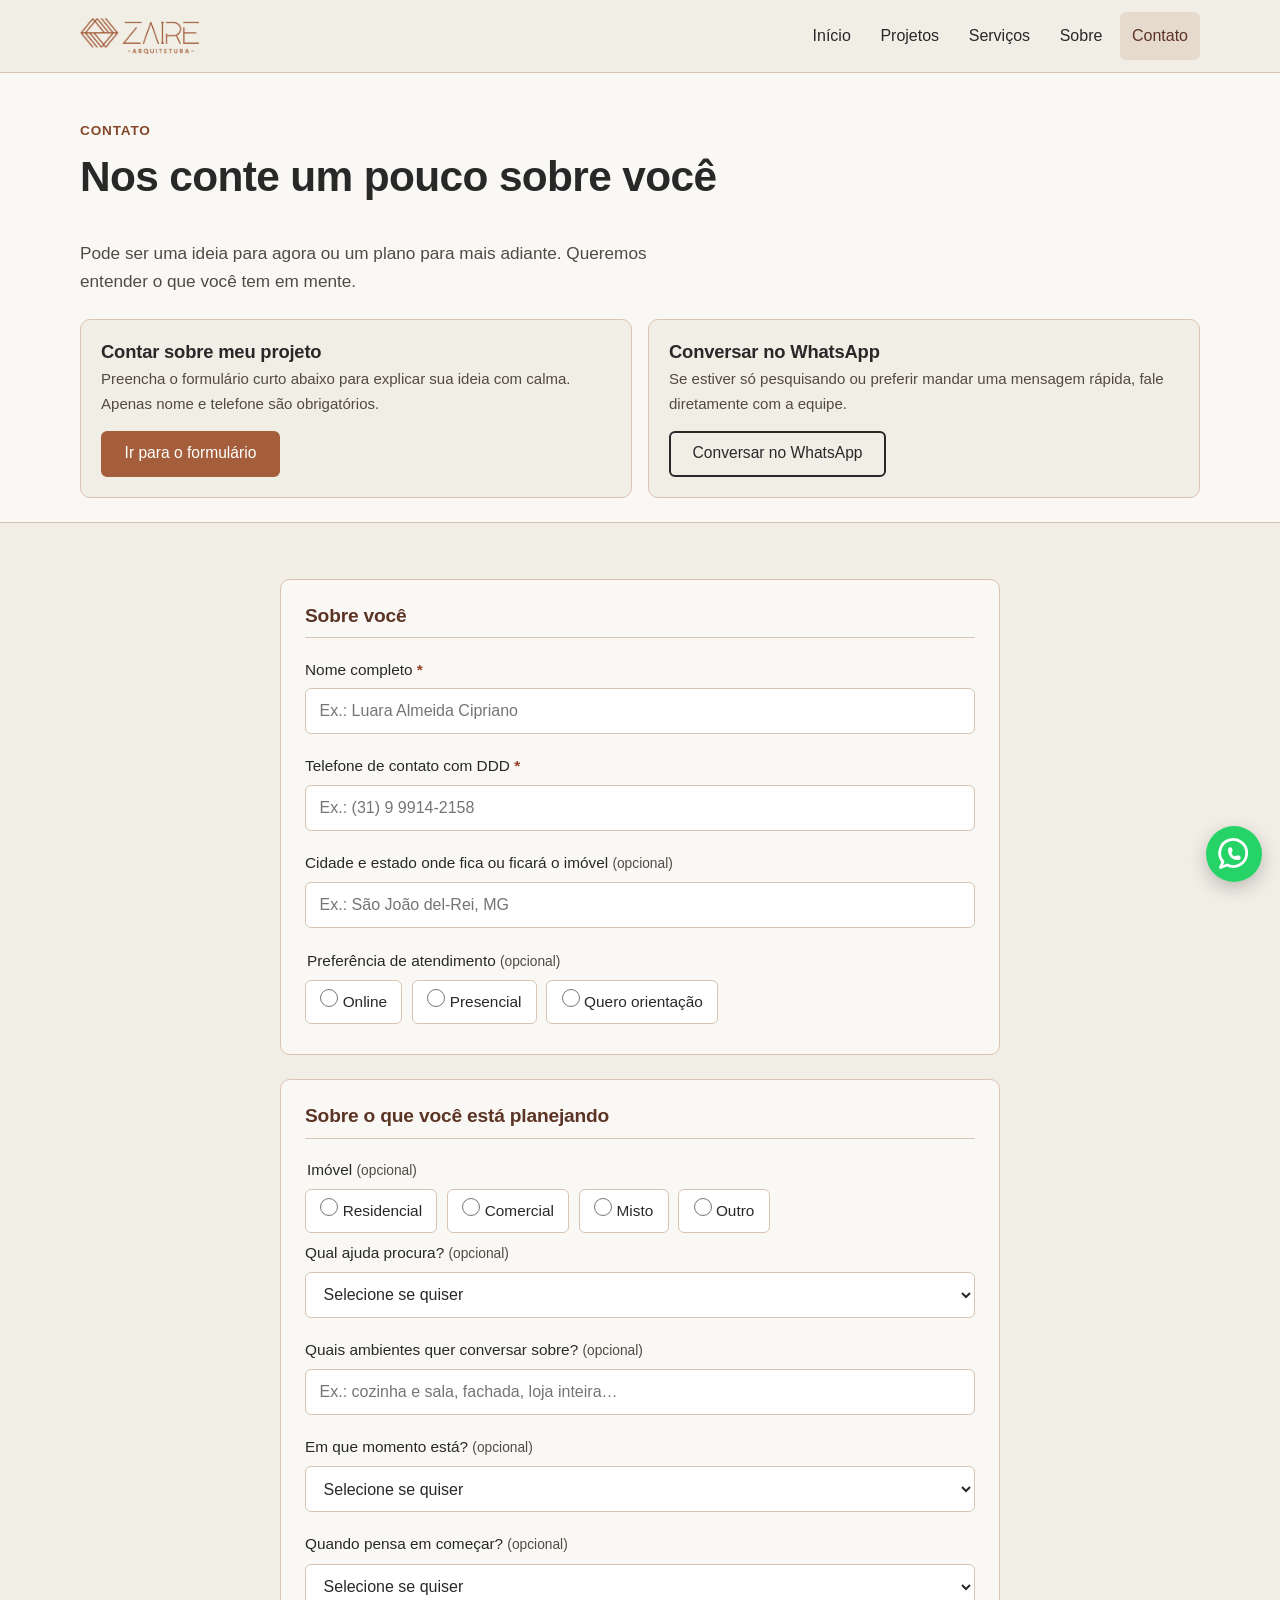
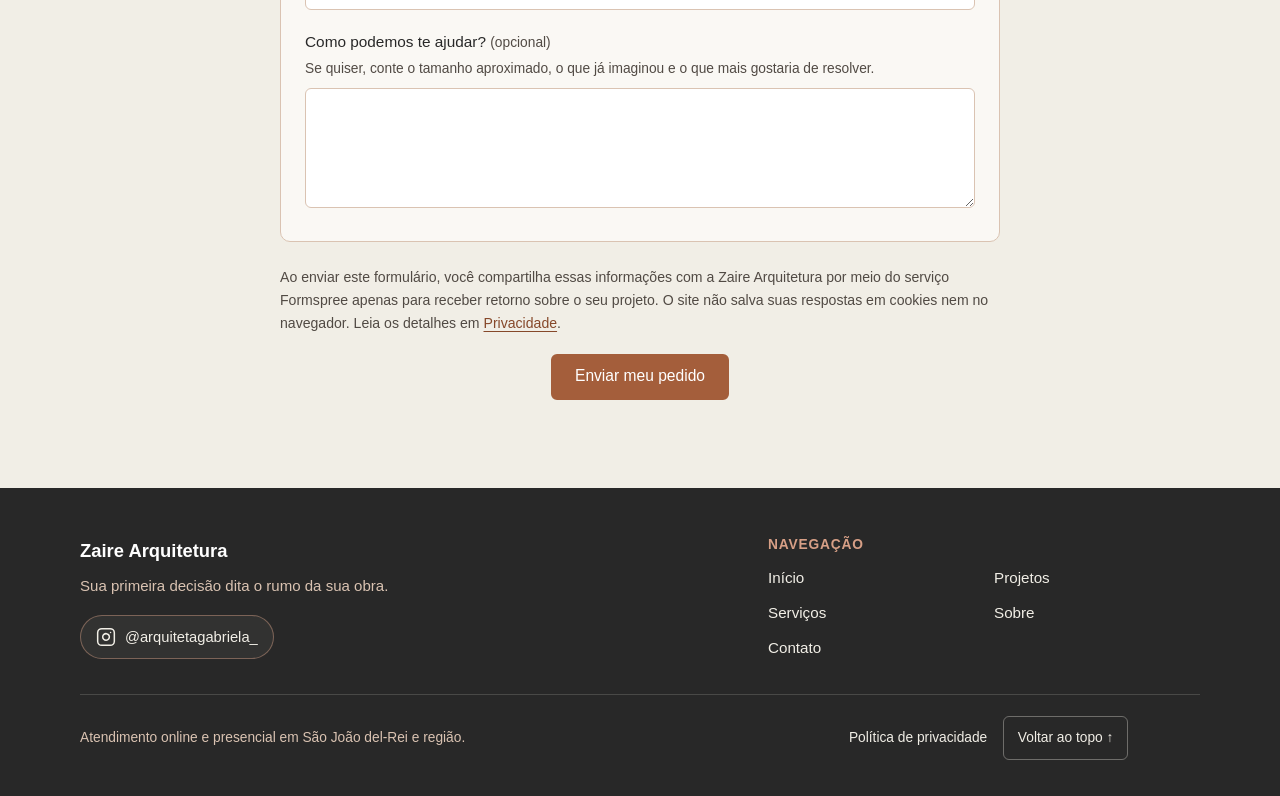
==== contato.html @ a19898b3 "first commit" ====
<!DOCTYPE html>
<html lang="pt-BR" class="no-js">
<head>
  <meta charset="utf-8">
  <meta name="viewport" content="width=device-width, initial-scale=1">
  <title>Contato · Zaire Arquitetura</title>
  <meta name="description" content="Conte sobre o seu projeto para a Zaire Arquitetura pelo formulário ou converse diretamente no WhatsApp. Atendimento online e presencial em São João del-Rei e região.">
  <link rel="stylesheet" href="assets/css/styles.css">
</head>
<body id="topo">
  <a class="skip-link" href="#conteudo">Pular para o conteúdo</a>

  <header class="site-header">
    <div class="container header-inner">
      <a class="brand-link" href="index.html" data-brand-logo>Zaire Arquitetura</a>

      <button
        type="button"
        class="menu-toggle"
        data-menu-toggle
        aria-expanded="false"
        aria-controls="menu-principal"
        aria-label="Abrir menu de navegação"
      >
        Menu
      </button>

      <nav id="menu-principal" class="site-nav" data-site-nav aria-label="Navegação principal">
        <ul class="nav-list">
          <li><a class="nav-link" href="index.html">Início</a></li>
          <li><a class="nav-link" href="projetos.html">Projetos</a></li>
          <li><a class="nav-link" href="index.html#servicos">Serviços</a></li>
          <li><a class="nav-link" href="index.html#sobre">Sobre</a></li>
          <li><a class="nav-link" href="contato.html" aria-current="page">Contato</a></li>
        </ul>
      </nav>
    </div>
  </header>

  <main id="conteudo">
    <section class="page-hero">
      <div class="container">
        <span class="eyebrow">Contato</span>
        <h1>Nos conte um pouco sobre você</h1>
        <p class="lead">Pode ser uma ideia para agora ou um plano para mais adiante. Queremos entender o que você tem em mente.</p>

        <div class="contact-options">
          <div class="contact-option-card">
            <div>
              <h2>Contar sobre meu projeto</h2>
              <p>Preencha o formulário curto abaixo para explicar sua ideia com calma. Apenas nome e telefone são obrigatórios.</p>
            </div>
            <div>
              <a class="btn btn-primary" href="#formulario-contato">Ir para o formulário</a>
            </div>
          </div>

          <div class="contact-option-card">
            <div>
              <h2>Conversar no WhatsApp</h2>
              <p>Se estiver só pesquisando ou preferir mandar uma mensagem rápida, fale diretamente com a equipe.</p>
            </div>
            <div>
              <a
                class="btn btn-secondary"
                href="https://wa.me/5532998498788?text=Ol%C3%A1%21%20Vim%20pelo%20site%20da%20Zaire%20Arquitetura%20e%20gostaria%20de%20conversar%20sobre%20um%20projeto."
                data-whatsapp-link="padrao"
                target="_blank"
                rel="noopener noreferrer"
              >Conversar no WhatsApp</a>
            </div>
          </div>
        </div>
      </div>
    </section>

    <section id="formulario-contato" class="section">
      <div class="container contact-form-wrap">
        <!--
          CONFIGURAÇÃO DO FORMSPREE:
          Substitua apenas o endereço no atributo action abaixo pelo endpoint
          público criado na sua conta do Formspree.
        -->
        <form
          id="contact-form"
          method="POST"
          action="https://formspree.io/f/maeodoqd"
          novalidate
        >
          <div class="form-block">
            <h2 class="form-block-title">Sobre você</h2>

            <div class="field">
              <label for="nome">
                Nome completo <span class="field-required" aria-hidden="true">*</span>
                <span class="sr-only">(obrigatório)</span>
              </label>
              <input
                type="text"
                id="nome"
                name="nome"
                autocomplete="name"
                required
                aria-describedby="nome-erro"
                placeholder="Ex.: Luara Almeida Cipriano"
              >
              <p id="nome-erro" class="field-error" role="alert" hidden></p>
            </div>

            <div class="field">
              <label for="telefone">
                Telefone de contato com DDD <span class="field-required" aria-hidden="true">*</span>
                <span class="sr-only">(obrigatório)</span>
              </label>
              <input
                type="tel"
                id="telefone"
                name="telefone"
                autocomplete="tel"
                inputmode="tel"
                required
                aria-describedby="telefone-erro"
                placeholder="Ex.: (31) 9 9914-2158"
              >
              <p id="telefone-erro" class="field-error" role="alert" hidden></p>
            </div>

            <div class="field">
              <label for="cidade">
                Cidade e estado onde fica ou ficará o imóvel <span class="field-optional">(opcional)</span>
              </label>
              <input
                type="text"
                id="cidade"
                name="cidade_estado"
                placeholder="Ex.: São João del-Rei, MG"
              >
            </div>

            <fieldset class="field radio-group">
              <legend>Preferência de atendimento <span class="field-optional">(opcional)</span></legend>
              <div class="radio-options">
                <label class="radio-pill">
                  <input type="radio" name="preferencia_atendimento" value="Online">
                  <span>Online</span>
                </label>
                <label class="radio-pill">
                  <input type="radio" name="preferencia_atendimento" value="Presencial">
                  <span>Presencial</span>
                </label>
                <label class="radio-pill">
                  <input type="radio" name="preferencia_atendimento" value="Quero orientação">
                  <span>Quero orientação</span>
                </label>
              </div>
            </fieldset>
          </div>

          <div class="form-block">
            <h2 class="form-block-title">Sobre o que você está planejando</h2>

            <fieldset class="field radio-group">
              <legend>Imóvel <span class="field-optional">(opcional)</span></legend>
              <div class="radio-options">
                <label class="radio-pill">
                  <input type="radio" name="tipo_imovel" value="Residencial">
                  <span>Residencial</span>
                </label>
                <label class="radio-pill">
                  <input type="radio" name="tipo_imovel" value="Comercial">
                  <span>Comercial</span>
                </label>
                <label class="radio-pill">
                  <input type="radio" name="tipo_imovel" value="Misto">
                  <span>Misto</span>
                </label>
                <label class="radio-pill">
                  <input type="radio" name="tipo_imovel" value="Outro">
                  <span>Outro</span>
                </label>
              </div>
            </fieldset>

            <div class="field">
              <label for="servico">
                Qual ajuda procura? <span class="field-optional">(opcional)</span>
              </label>
              <select id="servico" name="ajuda_procurada">
                <option value="">Selecione se quiser</option>
                <option value="Obra nova">Obra nova</option>
                <option value="Reforma">Reforma</option>
                <option value="Interiores">Interiores</option>
                <option value="Consultoria">Consultoria</option>
                <option value="Combinação de serviços">Combinação de serviços</option>
                <option value="Outro">Outro</option>
                <option value="Ainda não sei">Ainda não sei</option>
              </select>
            </div>

            <fieldset id="financiamento-field" class="field radio-group" hidden>
              <legend>Você pensa em financiar a obra? <span class="field-optional">(opcional)</span></legend>
              <div class="radio-options">
                <label class="radio-pill">
                  <input type="radio" name="financiamento_obra" value="Sim">
                  <span>Sim</span>
                </label>
                <label class="radio-pill">
                  <input type="radio" name="financiamento_obra" value="Não">
                  <span>Não</span>
                </label>
                <label class="radio-pill">
                  <input type="radio" name="financiamento_obra" value="Ainda estou avaliando">
                  <span>Ainda estou avaliando</span>
                </label>
              </div>
            </fieldset>

            <div class="field">
              <label for="ambientes">
                Quais ambientes quer conversar sobre? <span class="field-optional">(opcional)</span>
              </label>
              <input
                type="text"
                id="ambientes"
                name="ambientes"
                placeholder="Ex.: cozinha e sala, fachada, loja inteira…"
              >
            </div>

            <div class="field">
              <label for="momento">
                Em que momento está? <span class="field-optional">(opcional)</span>
              </label>
              <select id="momento" name="momento_projeto">
                <option value="">Selecione se quiser</option>
                <option value="Conhecendo possibilidades">Conhecendo possibilidades</option>
                <option value="Escolhendo terreno ou imóvel">Escolhendo terreno ou imóvel</option>
                <option value="Planejando antes da obra">Planejando antes da obra</option>
                <option value="Com a obra em andamento">Com a obra em andamento</option>
              </select>
            </div>

            <div class="field">
              <label for="prazo">
                Quando pensa em começar? <span class="field-optional">(opcional)</span>
              </label>
              <select id="prazo" name="quando_comecar">
                <option value="">Selecione se quiser</option>
                <option value="Assim que possível">Assim que possível</option>
                <option value="Em até 6 meses">Em até 6 meses</option>
                <option value="Entre 6 e 12 meses">Entre 6 e 12 meses</option>
                <option value="Daqui a mais de um ano">Daqui a mais de um ano</option>
                <option value="Sem data definida">Sem data definida</option>
              </select>
            </div>

            <div class="field">
              <label for="mensagem">
                Como podemos te ajudar? <span class="field-optional">(opcional)</span>
              </label>
              <span class="field-hint">Se quiser, conte o tamanho aproximado, o que já imaginou e o que mais gostaria de resolver.</span>
              <textarea id="mensagem" name="mensagem" rows="5"></textarea>
            </div>
          </div>

          <p class="form-privacy-note">
            Ao enviar este formulário, você compartilha essas informações com a Zaire Arquitetura por meio do serviço Formspree apenas para receber retorno sobre o seu projeto. O site não salva suas respostas em cookies nem no navegador. Leia os detalhes em <a href="privacidade.html">Privacidade</a>.
          </p>

          <div class="form-actions">
            <button type="submit" id="submit-btn" class="btn btn-primary">Enviar meu pedido</button>
          </div>

          <div
            id="form-status"
            class="form-status"
            role="status"
            aria-live="polite"
            tabindex="-1"
            hidden
          ></div>
        </form>
      </div>
    </section>
  </main>

  <footer class="site-footer">
    <div class="container">
      <div class="footer-grid">
        <div>
          <p class="footer-brand-name">Zaire Arquitetura</p>
          <p class="footer-phrase">Sua primeira decisão dita o rumo da sua obra.</p>
          <p class="footer-instagram" data-instagram-item hidden>
            <a class="footer-instagram-link" href="#" target="_blank" rel="noopener noreferrer">
              <svg viewBox="0 0 24 24" width="20" height="20" fill="none" stroke="currentColor" stroke-width="1.8" stroke-linecap="round" stroke-linejoin="round" aria-hidden="true" focusable="false">
                <rect x="2" y="2" width="20" height="20" rx="5" ry="5"/>
                <path d="M16 11.37A4 4 0 1 1 12.63 8 4 4 0 0 1 16 11.37z"/>
                <line x1="17.5" y1="6.5" x2="17.51" y2="6.5"/>
              </svg>
              <span data-instagram-label>Instagram</span>
            </a>
          </p>
        </div>

        <div>
          <h2 class="footer-heading">Navegação</h2>
          <ul class="footer-links footer-links--two-col">
            <li><a href="index.html">Início</a></li>
            <li><a href="projetos.html">Projetos</a></li>
            <li><a href="index.html#servicos">Serviços</a></li>
            <li><a href="index.html#sobre">Sobre</a></li>
            <li><a href="contato.html">Contato</a></li>
          </ul>
        </div>
      </div>

      <div class="footer-bottom">
        <span>Atendimento online e presencial em São João del-Rei e região.</span>
        <div class="footer-bottom-actions">
          <a href="privacidade.html">Política de privacidade</a>
          <a class="back-to-top" href="#topo">Voltar ao topo ↑</a>
        </div>
      </div>
    </div>
  </footer>

  <!-- Botão flutuante verde do WhatsApp -->
  <a
    class="whatsapp-float"
    href="https://wa.me/5532998498788?text=Ol%C3%A1%21%20Vim%20pelo%20site%20da%20Zaire%20Arquitetura%20e%20gostaria%20de%20conversar%20sobre%20um%20projeto."
    data-whatsapp-link="padrao"
    target="_blank"
    rel="noopener noreferrer"
    aria-label="Conversar no WhatsApp com a Zaire Arquitetura"
    title="Conversar no WhatsApp"
  >
    <svg viewBox="0 0 24 24" width="36" height="36" fill="none" stroke="currentColor" stroke-width="1.9" stroke-linecap="round" stroke-linejoin="round" aria-hidden="true" focusable="false">
      <path d="M3 21l1.65-3.8A9 9 0 1 1 7.4 19.35L3 21z"/>
      <path d="M9 10a.5.5 0 0 0 1 0V9a.5.5 0 0 0-1 0v1a5 5 0 0 0 5 5h1a.5.5 0 0 0 0-1h-1a.5.5 0 0 0 0 1"/>
    </svg>
  </a>

  <script src="assets/js/dados.js" defer></script>
  <script src="assets/js/main.js" defer></script>
  <script src="assets/js/contato.js" defer></script>
</body>
</html>
---- assets/css/styles.css ----
/* ==========================================================================
   Zaire Arquitetura — Estilos principais (mobile-first, sem dependências)
   ========================================================================== */

/* Fontes locais Poppins (WOFF2). Enquanto os arquivos não forem adicionados
   em assets/fonts/, o navegador usa automaticamente as fontes de fallback. */
@font-face {
  font-family: "Poppins";
  src: url("../fonts/poppins-regular.woff2") format("woff2");
  font-weight: 400;
  font-style: normal;
  font-display: swap;
}

@font-face {
  font-family: "Poppins";
  src: url("../fonts/poppins-medium.woff2") format("woff2");
  font-weight: 500;
  font-style: normal;
  font-display: swap;
}

@font-face {
  font-family: "Poppins";
  src: url("../fonts/poppins-semibold.woff2") format("woff2");
  font-weight: 600;
  font-style: normal;
  font-display: swap;
}

:root {
  /* Cores principais */
  --cinnamon: #A45E3B;
  --cinnamon-dark: #86482A; /* Contraste >= 5.5:1 sobre Soft Linen */
  --linen: #F1EEE6;
  --linen-surface: #FAF8F4;
  --light-bronze: #D79F86;
  --desert-sand: #DAC3B2;
  --shadow-grey: #282828;

  /* Cores de apoio */
  --pale-oak: #D5C2A2;
  --espresso: #5C3425;
  --almond-cream: #E6D9CD;
  --reddish-brown: #96412C;
  --hunter-green: #465A35;
  --molten-lava: #6F2313;

  /* Semântica */
  --bg: var(--linen);
  --surface: var(--linen-surface);
  --surface-alt: var(--almond-cream);
  --text: var(--shadow-grey);
  --text-muted: #514A44;
  --border: var(--desert-sand);
  --focus: var(--espresso);

  /* Tipografia e espaçamento */
  --font-sans: "Poppins", "Segoe UI", Roboto, "Helvetica Neue", Arial, sans-serif;
  --radius-sm: 6px;
  --radius-md: 10px;
  --radius-lg: 14px;
  --container-max: 1160px;
  --header-height: 72px;
}

/* Reset suave */
*,
*::before,
*::after {
  box-sizing: border-box;
}

html {
  scroll-behavior: smooth;
  font-size: 100%;
}

@media (prefers-reduced-motion: reduce) {
  html {
    scroll-behavior: auto;
  }
  *,
  *::before,
  *::after {
    transition-duration: 0.01ms !important;
    animation-duration: 0.01ms !important;
  }
}

body {
  margin: 0;
  font-family: var(--font-sans);
  font-size: 1rem;
  line-height: 1.65;
  color: var(--text);
  background-color: var(--bg);
  -webkit-font-smoothing: antialiased;
}

img {
  display: block;
  max-width: 100%;
  height: auto;
}

a {
  color: var(--cinnamon-dark);
  text-underline-offset: 3px;
}

a:hover {
  color: var(--espresso);
}

/* Foco visível para navegação por teclado */
:focus-visible {
  outline: 3px solid var(--focus);
  outline-offset: 3px;
  border-radius: 3px;
}

/* Link para pular ao conteúdo */
.skip-link {
  position: absolute;
  left: -9999px;
  top: 0;
  z-index: 1000;
  background: var(--shadow-grey);
  color: #FFFFFF;
  padding: 0.85rem 1.25rem;
  font-weight: 500;
  text-decoration: none;
}

.skip-link:focus {
  left: 1rem;
  top: 1rem;
}

/* Utilitários */
.container {
  width: 100%;
  max-width: var(--container-max);
  margin-inline: auto;
  padding-inline: 1.25rem;
}

.sr-only {
  position: absolute;
  width: 1px;
  height: 1px;
  padding: 0;
  margin: -1px;
  overflow: hidden;
  clip: rect(0, 0, 0, 0);
  white-space: nowrap;
  border: 0;
}

[hidden] {
  display: none !important;
}

/* Tipografia */
h1, h2, h3, h4 {
  margin-top: 0;
  line-height: 1.25;
  font-weight: 600;
  color: var(--shadow-grey);
}

h1 {
  font-size: clamp(1.75rem, 4.5vw, 2.65rem);
  letter-spacing: -0.015em;
}

h2 {
  font-size: clamp(1.4rem, 3.2vw, 2rem);
  letter-spacing: -0.01em;
}

h3 {
  font-size: 1.15rem;
}

p {
  margin-top: 0;
  margin-bottom: 1rem;
}

.eyebrow {
  display: inline-block;
  font-size: 0.85rem;
  font-weight: 600;
  letter-spacing: 0.06em;
  text-transform: uppercase;
  color: var(--cinnamon-dark);
  margin-bottom: 0.5rem;
}

.lead {
  font-size: 1.075rem;
  color: var(--text-muted);
  max-width: 65ch;
}

/* Botões */
.btn {
  display: inline-flex;
  align-items: center;
  justify-content: center;
  gap: 0.5rem;
  min-height: 46px;
  padding: 0.72rem 1.35rem;
  border-radius: var(--radius-sm);
  border: 2px solid transparent;
  font-family: inherit;
  font-size: 0.975rem;
  font-weight: 500;
  line-height: 1.2;
  text-decoration: none;
  cursor: pointer;
  transition: background-color 0.18s ease, color 0.18s ease, border-color 0.18s ease;
}

.btn-primary {
  background-color: var(--cinnamon);
  color: #FFFFFF;
  border-color: var(--cinnamon);
}

.btn-primary:hover {
  background-color: var(--espresso);
  border-color: var(--espresso);
  color: #FFFFFF;
}

.btn-secondary {
  background-color: transparent;
  color: var(--shadow-grey);
  border-color: var(--shadow-grey);
}

.btn-secondary:hover {
  background-color: var(--shadow-grey);
  color: #FFFFFF;
}

.btn-light {
  background-color: var(--linen);
  color: var(--shadow-grey);
  border-color: var(--linen);
}

.btn-light:hover {
  background-color: #FFFFFF;
  border-color: #FFFFFF;
  color: var(--shadow-grey);
}

.btn-outline-light {
  background-color: rgba(40, 40, 40, 0.35);
  color: #FFFFFF;
  border-color: rgba(255, 255, 255, 0.85);
}

.btn-outline-light:hover {
  background-color: #FFFFFF;
  color: var(--shadow-grey);
  border-color: #FFFFFF;
}

.btn[disabled] {
  opacity: 0.65;
  cursor: not-allowed;
}

/* ==========================================================================
   Cabeçalho e Navegação
   ========================================================================== */
.site-header {
  position: sticky;
  top: 0;
  z-index: 100;
  background-color: rgba(241, 238, 230, 0.96);
  backdrop-filter: blur(8px);
  border-bottom: 1px solid var(--border);
}

.header-inner {
  display: flex;
  align-items: center;
  justify-content: space-between;
  min-height: var(--header-height);
  gap: 1rem;
}

.brand-link {
  display: inline-flex;
  align-items: center;
  gap: 0.6rem;
  text-decoration: none;
  color: var(--shadow-grey);
  font-weight: 600;
  font-size: 1.1rem;
  letter-spacing: 0.01em;
  padding-block: 0.35rem;
}

.brand-link:hover {
  color: var(--espresso);
}

.brand-logo-img {
  height: 36px;
  width: auto;
  object-fit: contain;
}

.menu-toggle {
  display: inline-flex;
  align-items: center;
  justify-content: center;
  gap: 0.45rem;
  min-width: 44px;
  min-height: 44px;
  padding: 0.5rem 0.75rem;
  background: transparent;
  border: 1.5px solid var(--border);
  border-radius: var(--radius-sm);
  color: var(--shadow-grey);
  font-family: inherit;
  font-size: 0.92rem;
  font-weight: 500;
  cursor: pointer;
}

.menu-toggle:hover {
  border-color: var(--cinnamon-dark);
}

.site-nav {
  display: none;
  position: absolute;
  top: 100%;
  left: 0;
  right: 0;
  background-color: var(--linen);
  border-bottom: 1px solid var(--border);
  padding: 0.75rem 1.25rem 1.25rem;
  box-shadow: 0 10px 24px rgba(40, 40, 40, 0.08);
}

.site-nav.is-open {
  display: block;
}

/* Fallback caso JS não carregue: navegação visível em telas pequenas também */
.no-js .menu-toggle {
  display: none;
}

.no-js .site-nav {
  display: block;
  position: static;
  box-shadow: none;
  border-bottom: 0;
  padding: 0.5rem 0;
}

.nav-list {
  list-style: none;
  margin: 0;
  padding: 0;
  display: flex;
  flex-direction: column;
  gap: 0.25rem;
}

.nav-link {
  display: block;
  padding: 0.65rem 0.75rem;
  color: var(--shadow-grey);
  text-decoration: none;
  font-weight: 500;
  border-radius: var(--radius-sm);
}

.nav-link:hover,
.nav-link[aria-current="page"] {
  background-color: var(--almond-cream);
  color: var(--espresso);
}

/* ==========================================================================
   Hero (Página inicial)
   ========================================================================== */
.hero {
  position: relative;
  min-height: min(82vh, 720px);
  display: flex;
  align-items: center;
  justify-content: center;
  overflow: hidden;
  background-color: var(--espresso);
  color: #FFFFFF;
}

.hero-media {
  position: absolute;
  inset: 0;
  width: 100%;
  height: 100%;
}

.hero-img {
  width: 100%;
  height: 100%;
  object-fit: cover;
  object-position: center;
}

/* Camada escura para garantir contraste mesmo com fotos claras */
.hero-scrim {
  position: absolute;
  inset: 0;
  background: linear-gradient(
    180deg,
    rgba(40, 40, 40, 0.54) 0%,
    rgba(40, 40, 40, 0.66) 55%,
    rgba(40, 40, 40, 0.80) 100%
  );
}

.hero-content {
  position: relative;
  z-index: 2;
  text-align: center;
  padding-block: 4.5rem;
  /* max-width: 720px; */
}

.hero-brand {
  margin-bottom: 1.5rem;
  display: flex;
  justify-content: center;
  align-items: center;
}

.hero-logo-img {
  max-height: 64px;
  width: auto;
}

.hero-brand-text {
  font-size: clamp(1.15rem, 2.5vw, 1.4rem);
  font-weight: 600;
  letter-spacing: 0.14em;
  text-transform: uppercase;
  color: var(--linen);
}

.hero-title {
  color: #FFFFFF;
  font-size: clamp(1.85rem, 5.2vw, 3rem);
  font-weight: 600;
  line-height: 1.22;
  margin-bottom: 2rem;
  text-shadow: 0 2px 14px rgba(0, 0, 0, 0.35);
}

.hero-actions {
  display: flex;
  flex-direction: column;
  gap: 0.85rem;
  justify-content: center;
  align-items: stretch;
  max-width: 340px;
  margin-inline: auto;
}

/* Faixa de abrangência logo após o hero */
.service-area-bar {
  background-color: var(--almond-cream);
  border-bottom: 1px solid var(--border);
  padding-block: 1.15rem;
  text-align: center;
}

.service-area-bar.has-pattern {
  background-repeat: repeat;
  background-size: 240px auto;
}

.service-area-text {
  margin: 0;
  font-size: 1rem;
  font-weight: 500;
  color: var(--shadow-grey);
}

.has-pattern {
  background-repeat: repeat;
  background-position: center;
  background-size: 360px auto; /* ajuste o tamanho do desenho conforme preferir */
}

/* ==========================================================================
   Seções gerais
   ========================================================================== */
.section {
  padding-block: 3.5rem;
}

.section-alt {
  background-color: var(--surface);
  border-top: 1px solid var(--border);
  border-bottom: 1px solid var(--border);
}

.section-header {
  margin-bottom: 2rem;
}

.section-header-row {
  display: flex;
  flex-direction: column;
  gap: 1rem;
  margin-bottom: 2rem;
}

/* ==========================================================================
   Grade de Projetos (Home e Projetos)
   ========================================================================== */
.projects-grid {
  display: grid;
  grid-template-columns: 1fr;
  gap: 1.5rem;
}

.project-card {
  display: flex;
  flex-direction: column;
  background-color: var(--surface);
  border: 1px solid var(--border);
  border-radius: var(--radius-md);
  overflow: hidden;
  text-decoration: none;
  color: inherit;
  transition: border-color 0.18s ease, transform 0.18s ease, box-shadow 0.18s ease;
}

.project-card:hover {
  border-color: var(--cinnamon);
  transform: translateY(-2px);
  box-shadow: 0 8px 22px rgba(40, 40, 40, 0.08);
  color: inherit;
}

.project-card-media {
  position: relative;
  aspect-ratio: 4 / 3;
  background-color: var(--almond-cream);
  overflow: hidden;
}

.project-card-media img {
  width: 100%;
  height: 100%;
  object-fit: cover;
}

.demo-badge {
  position: absolute;
  top: 0.75rem;
  left: 0.75rem;
  background-color: rgba(40, 40, 40, 0.86);
  color: #FFFFFF;
  font-size: 0.75rem;
  font-weight: 500;
  padding: 0.25rem 0.6rem;
  border-radius: 4px;
}

.project-card-body {
  padding: 1.1rem 1.15rem 1.25rem;
  display: flex;
  flex-direction: column;
  gap: 0.35rem;
}

.project-card-title {
  margin: 0;
  font-size: 1.1rem;
  font-weight: 600;
  color: var(--shadow-grey);
}

.project-card-meta {
  margin: 0;
  font-size: 0.88rem;
  color: var(--text-muted);
}

/* ==========================================================================
   Serviços
   ========================================================================== */
.services-note {
  display: inline-block;
  background-color: var(--almond-cream);
  color: var(--espresso);
  padding: 0.45rem 0.9rem;
  border-radius: var(--radius-sm);
  font-size: 0.92rem;
  font-weight: 500;
  margin-bottom: 1.75rem;
}

.services-grid {
  display: grid;
  grid-template-columns: 1fr;
  gap: 1.25rem;
}

.service-card {
  background-color: var(--bg);
  border: 1px solid var(--border);
  border-radius: var(--radius-md);
  padding: 1.45rem;
}

.service-card h3 {
  margin-bottom: 0.55rem;
  color: var(--espresso);
}

.service-card p {
  margin-bottom: 0;
  color: var(--text);
  font-size: 0.96rem;
}

/* ==========================================================================
   Sobre a Zaire / A nossa essência
   ========================================================================== */
.about-grid {
  display: grid;
  grid-template-columns: 1fr;
  gap: 2rem;
  align-items: center;
}

.about-media {
  border-radius: var(--radius-md);
  overflow: hidden;
  border: 1px solid var(--border);
  background-color: var(--almond-cream);
}

.about-caption {
  padding: 0.75rem 1rem;
  font-size: 0.9rem;
  font-weight: 500;
  color: var(--text-muted);
  background-color: var(--surface);
  border-top: 1px solid var(--border);
}

.about-online-box {
  margin-top: 1.5rem;
  padding: 1.25rem;
  background-color: var(--almond-cream);
  border-left: 4px solid var(--cinnamon);
  border-radius: 0 var(--radius-sm) var(--radius-sm) 0;
}

.about-online-box h3 {
  font-size: 1.02rem;
  margin-bottom: 0.4rem;
}

.about-online-box p {
  margin-bottom: 0;
  font-size: 0.95rem;
}

/* ==========================================================================
   Convite para conversar
   ========================================================================== */
.cta-box {
  background-color: var(--cinnamon);
  color: var(--linen);
  border-radius: var(--radius-lg);
  padding: 2.25rem 1.5rem;
  text-align: center;
}

.cta-box h2 {
  color: #FFFFFF;
  margin-bottom: 0.75rem;
}

.cta-box p {
  color: var(--almond-cream);
  max-width: 56ch;
  margin-inline: auto;
  margin-bottom: 1.65rem;
}

.cta-actions {
  display: flex;
  flex-direction: column;
  gap: 0.85rem;
  justify-content: center;
  max-width: 420px;
  margin-inline: auto;
}

/* ==========================================================================
   Página Projetos — Filtros
   ========================================================================== */
.page-hero {
  padding-block: 2.75rem 1.5rem;
  border-bottom: 1px solid var(--border);
  background-color: var(--surface);
}

.filters-panel {
  background-color: var(--surface);
  border: 1px solid var(--border);
  border-radius: var(--radius-md);
  padding: 1.25rem;
  margin-bottom: 1.75rem;
  display: flex;
  flex-direction: column;
  gap: 1.15rem;
}

.filter-group {
  border: 0;
  margin: 0;
  padding: 0;
}

.filter-group legend {
  font-size: 0.88rem;
  font-weight: 600;
  color: var(--text-muted);
  margin-bottom: 0.55rem;
  padding: 0;
}

.filter-chips {
  display: flex;
  flex-wrap: wrap;
  gap: 0.5rem;
}

.filter-btn {
  min-height: 44px;
  padding: 0.5rem 0.95rem;
  border-radius: 999px;
  border: 1.5px solid var(--border);
  background-color: var(--bg);
  color: var(--shadow-grey);
  font-family: inherit;
  font-size: 0.92rem;
  font-weight: 500;
  cursor: pointer;
  transition: background-color 0.15s ease, color 0.15s ease, border-color 0.15s ease;
}

.filter-btn:hover {
  border-color: var(--cinnamon);
}

.filter-btn[aria-pressed="true"] {
  background-color: var(--cinnamon);
  border-color: var(--cinnamon);
  color: #FFFFFF;
}

.filters-footer {
  display: flex;
  flex-wrap: wrap;
  align-items: center;
  justify-content: space-between;
  gap: 0.75rem;
  padding-top: 0.85rem;
  border-top: 1px solid var(--border);
  font-size: 0.92rem;
  color: var(--text-muted);
}

.btn-link-reset {
  background: none;
  border: 0;
  padding: 0.45rem 0.25rem;
  min-height: 44px;
  font-family: inherit;
  font-size: 0.92rem;
  font-weight: 600;
  color: var(--cinnamon-dark);
  text-decoration: underline;
  cursor: pointer;
}

.btn-link-reset:hover {
  color: var(--espresso);
}

.empty-state {
  text-align: center;
  background-color: var(--surface);
  border: 1px dashed var(--border);
  border-radius: var(--radius-md);
  padding: 2.5rem 1.5rem;
}

/* ==========================================================================
   Página Individual de Projeto (25% / 75% no computador)
   ========================================================================== */
.project-detail-section {
  padding-block: 2rem 4rem;
}

.back-link {
  display: inline-flex;
  align-items: center;
  gap: 0.4rem;
  min-height: 44px;
  font-weight: 500;
  text-decoration: none;
  color: var(--cinnamon-dark);
  margin-bottom: 1.25rem;
}

.back-link:hover {
  text-decoration: underline;
}

.project-layout {
  display: grid;
  grid-template-columns: 1fr;
  gap: 2rem;
  align-items: start;
}

.project-info {
  background-color: var(--surface);
  border: 1px solid var(--border);
  border-radius: var(--radius-md);
  padding: 1.5rem;
}

.project-demo-banner {
  display: inline-block;
  background-color: var(--almond-cream);
  color: var(--espresso);
  font-size: 0.82rem;
  font-weight: 600;
  padding: 0.3rem 0.65rem;
  border-radius: 4px;
  margin-bottom: 0.75rem;
}

.project-specs {
  display: grid;
  grid-template-columns: 1fr;
  gap: 0.65rem;
  margin: 1.25rem 0 1.5rem;
  padding: 1rem 0;
  border-top: 1px solid var(--border);
  border-bottom: 1px solid var(--border);
}

.spec-item dt {
  font-size: 0.8rem;
  font-weight: 600;
  text-transform: uppercase;
  letter-spacing: 0.05em;
  color: var(--text-muted);
}

.spec-item dd {
  margin: 0.1rem 0 0;
  font-size: 0.96rem;
  color: var(--shadow-grey);
}

.project-gallery {
  display: flex;
  flex-direction: column;
  gap: 1.5rem;
}

.project-figure {
  margin: 0;
  background-color: var(--surface);
  border: 1px solid var(--border);
  border-radius: var(--radius-md);
  overflow: hidden;
}

.project-figure img {
  width: 100%;
  height: auto;
}

.project-figure figcaption {
  padding: 0.7rem 1rem;
  font-size: 0.88rem;
  color: var(--text-muted);
  border-top: 1px solid var(--border);
}

/* ==========================================================================
   Página de Contato
   ========================================================================== */
.contact-options {
  display: grid;
  grid-template-columns: 1fr;
  gap: 1rem;
  margin-top: 1.5rem;
}

.contact-option-card {
  background-color: var(--bg);
  border: 1px solid var(--border);
  border-radius: var(--radius-md);
  padding: 1.25rem;
  display: flex;
  flex-direction: column;
  justify-content: space-between;
  gap: 0.85rem;
}

.contact-option-card h2 {
  font-size: 1.15rem;
  margin-bottom: 0.25rem;
}

.contact-option-card p {
  margin-bottom: 0;
  font-size: 0.94rem;
  color: var(--text-muted);
}

.contact-form-wrap {
  max-width: 760px;
}

.form-block {
  background-color: var(--surface);
  border: 1px solid var(--border);
  border-radius: var(--radius-md);
  padding: 1.5rem;
  margin-bottom: 1.5rem;
}

.form-block-title {
  font-size: 1.2rem;
  margin-bottom: 1.15rem;
  padding-bottom: 0.6rem;
  border-bottom: 1px solid var(--border);
  color: var(--espresso);
}

.field {
  margin-bottom: 1.2rem;
}

.field:last-child {
  margin-bottom: 0;
}

.field label,
.field legend {
  display: block;
  font-weight: 500;
  font-size: 0.96rem;
  margin-bottom: 0.4rem;
  color: var(--shadow-grey);
}

.field-optional {
  font-weight: 400;
  font-size: 0.86rem;
  color: var(--text-muted);
}

.field-required {
  color: var(--reddish-brown);
  font-weight: 600;
}

.field-hint {
  display: block;
  font-size: 0.86rem;
  color: var(--text-muted);
  margin-top: -0.15rem;
  margin-bottom: 0.45rem;
}

.field input[type="text"],
.field input[type="tel"],
.field select,
.field textarea {
  width: 100%;
  min-height: 46px;
  padding: 0.65rem 0.85rem;
  font-family: inherit;
  font-size: 1rem;
  color: var(--shadow-grey);
  background-color: #FFFFFF;
  border: 1.5px solid var(--border);
  border-radius: var(--radius-sm);
}

.field textarea {
  min-height: 120px;
  resize: vertical;
}

.field input[aria-invalid="true"],
.field select[aria-invalid="true"],
.field textarea[aria-invalid="true"] {
  border-color: var(--molten-lava);
}

.field-error {
  margin-top: 0.35rem;
  font-size: 0.88rem;
  font-weight: 500;
  color: var(--molten-lava);
}

.radio-group {
  border: 0;
  padding: 0;
  margin: 0;
}

.radio-options {
  display: flex;
  flex-wrap: wrap;
  gap: 0.6rem;
}

.radio-pill {
  position: relative;
  display: inline-flex;
  align-items: center;
  gap: 0.45rem;
  min-height: 44px;
  padding: 0.5rem 0.9rem;
  background-color: #FFFFFF;
  border: 1.5px solid var(--border);
  border-radius: var(--radius-sm);
  cursor: pointer;
  font-size: 0.94rem;
  font-weight: 400;
}

.radio-pill input {
  accent-color: var(--cinnamon);
  width: 18px;
  height: 18px;
  margin: 0;
}

.radio-pill:has(input:checked) {
  border-color: var(--cinnamon);
  background-color: var(--almond-cream);
  font-weight: 500;
}

.form-privacy-note {
  font-size: 0.88rem;
  color: var(--text-muted);
  margin-bottom: 1.15rem;
}

.form-actions {
  display: flex;
  /*justify-content: flex-end;*/
  justify-content: center;
}

.form-status {
  margin-top: 1.25rem;
  padding: 1.15rem 1.25rem;
  border-radius: var(--radius-md);
  border: 1.5px solid transparent;
}

.form-status--success {
  background-color: #EEF3EA;
  border-color: var(--hunter-green);
  color: #223018;
}

.form-status--error {
  background-color: #FBF0EC;
  border-color: var(--molten-lava);
  color: #4D170B;
}

.form-status p:last-child {
  margin-bottom: 0;
}

/* ==========================================================================
   Página de Privacidade (Painel claro inspirado em transparência direta)
   ========================================================================== */
.privacy-summary-grid {
  display: grid;
  grid-template-columns: 1fr;
  gap: 1rem;
  margin-bottom: 2.25rem;
}

.privacy-card {
  background-color: var(--surface);
  border: 1px solid var(--border);
  border-radius: var(--radius-md);
  padding: 1.25rem;
}

.privacy-status {
  display: inline-block;
  font-size: 0.8rem;
  font-weight: 600;
  padding: 0.22rem 0.6rem;
  border-radius: 999px;
  margin-bottom: 0.55rem;
}

.privacy-status--off {
  background-color: #EEF3EA;
  color: var(--hunter-green);
}

.privacy-status--active {
  background-color: var(--almond-cream);
  color: var(--espresso);
}

.prose {
  max-width: 72ch;
}

.prose h2 {
  margin-top: 2rem;
  margin-bottom: 0.65rem;
  font-size: 1.3rem;
}

.prose ul {
  padding-left: 1.25rem;
  margin-bottom: 1.15rem;
}

.prose li {
  margin-bottom: 0.45rem;
}

/* ==========================================================================
   Rodapé e Botão Flutuante do WhatsApp
   ========================================================================== */
   .site-footer {
    background-color: var(--shadow-grey);
    color: var(--linen);
    /* Espaço inferior extra para o botão flutuante não cobrir links no celular */
    padding-block: 3rem 5.5rem;
    margin-top: 2rem;
  }
  
  .footer-grid {
    display: grid;
    grid-template-columns: 1fr;
    gap: 2rem;
    padding-bottom: 2rem;
    border-bottom: 1px solid rgba(241, 238, 230, 0.16);
  }
  
  .footer-brand-name {
    font-size: 1.15rem;
    font-weight: 600;
    color: #FFFFFF;
    margin-bottom: 0.5rem;
  }
  
  .footer-phrase,
  .footer-info {
    color: var(--desert-sand);
    font-size: 0.94rem;
    max-width: 42ch;
    margin-bottom: 0.75rem;
  }
  
  .footer-instagram {
    margin-top: 1rem;
    margin-bottom: 0;
  }
  
  .footer-instagram-link {
    display: inline-flex;
    align-items: center;
    gap: 0.55rem;
    min-height: 44px;
    padding: 0.45rem 0.95rem;
    border: 1px solid rgba(215, 159, 134, 0.45);
    border-radius: 999px;
    background-color: rgba(241, 238, 230, 0.05);
    color: var(--linen);
    font-size: 0.92rem;
    font-weight: 500;
    text-decoration: none;
    transition: background-color 0.18s ease, border-color 0.18s ease, color 0.18s ease;
  }
  
  .footer-instagram-link:hover {
    background-color: var(--cinnamon);
    border-color: var(--cinnamon);
    color: #FFFFFF;
    text-decoration: none;
  }
  
  .footer-heading {
    font-size: 0.86rem;
    text-transform: uppercase;
    letter-spacing: 0.06em;
    color: var(--light-bronze);
    margin-bottom: 0.75rem;
  }
  
  .footer-links {
    list-style: none;
    margin: 0;
    padding: 0;
    display: flex;
    flex-direction: column;
    gap: 0.45rem;
  }
  
  .footer-links--two-col {
    display: grid;
    grid-template-columns: repeat(2, minmax(0, 1fr));
    gap: 0.55rem 1.25rem;
  }
  
  .footer-links a {
    color: var(--linen);
    text-decoration: none;
    font-size: 0.95rem;
  }
  
  .footer-links a:hover {
    color: var(--light-bronze);
    text-decoration: underline;
  }
  
  .footer-bottom {
    padding-top: 1.35rem;
    font-size: 0.86rem;
    color: var(--desert-sand);
    display: flex;
    flex-direction: column;
    gap: 0.85rem;
  }
  
  .footer-bottom-actions {
    display: flex;
    flex-wrap: wrap;
    align-items: center;
    gap: 1rem;
  }
  
  .footer-bottom a {
    color: var(--linen);
    text-decoration: none;
  }
  
  .footer-bottom a:hover {
    color: var(--light-bronze);
    text-decoration: underline;
  }
  
  .back-to-top {
    display: inline-flex;
    align-items: center;
    min-height: 44px;
    padding: 0.35rem 0.85rem;
    border: 1px solid rgba(241, 238, 230, 0.35);
    border-radius: var(--radius-sm);
    font-weight: 500;
  }
  
  .back-to-top:hover {
    border-color: var(--light-bronze);
    text-decoration: none;
  }
  
  /* Botão flutuante verde do WhatsApp */
  .whatsapp-float {
    position: fixed;
    right: 1.15rem;
    bottom: 1.15rem;
    z-index: 200;
    width: 56px;
    height: 56px;
    border-radius: 50%;
    background-color: #25D366;
    /* Se quiser o verde levemente translúcido, troque a linha acima por:
       background-color: rgba(37, 211, 102, 0.88); */
    color: #FFFFFF;
    display: inline-flex;
    align-items: center;
    justify-content: center;
    box-shadow: 0 6px 18px rgba(0, 0, 0, 0.22);
    transition: transform 0.18s ease, background-color 0.18s ease, box-shadow 0.18s ease;
  }
  
  .whatsapp-float:hover {
    background-color: #1EBE57;
    color: #FFFFFF;
    transform: translateY(-2px);
    box-shadow: 0 8px 22px rgba(0, 0, 0, 0.28);
  }
  
  .whatsapp-float:focus-visible {
    outline: 3px solid var(--shadow-grey);
    outline-offset: 3px;
  }

.back-to-top {
  display: inline-flex;
  align-items: center;
  min-height: 44px;
  padding: 0.35rem 0.85rem;
  border: 1px solid rgba(241, 238, 230, 0.35);
  border-radius: var(--radius-sm);
  font-weight: 500;
}

.back-to-top:hover {
  border-color: var(--light-bronze);
  text-decoration: none;
}

/* ==========================================================================
   Breakpoints responsivos (tablet e desktop)
   ========================================================================== */
@media (min-width: 640px) {
  .hero-actions,
  .cta-actions {
    flex-direction: row;
    max-width: none;
  }

  .projects-grid {
    grid-template-columns: repeat(2, 1fr);
  }

  .services-grid,
  .contact-options,
  .privacy-summary-grid {
    grid-template-columns: repeat(2, 1fr);
  }

  .section-header-row {
    flex-direction: row;
    align-items: flex-end;
    justify-content: space-between;
  }
}

@media (min-width: 860px) {
  .menu-toggle {
    display: none;
  }

  .site-nav {
    display: block;
    position: static;
    background: transparent;
    border-bottom: 0;
    padding: 0;
    box-shadow: none;
  }

  .nav-list {
    flex-direction: row;
    align-items: center;
    gap: 0.35rem;
  }

  .projects-grid {
    grid-template-columns: repeat(3, 1fr);
  }

  .about-grid {
    grid-template-columns: 5fr 7fr;
    gap: 3rem;
  }

  /* Composição ~25% coluna esquerda / ~75% coluna direita no computador */
  .project-layout {
    grid-template-columns: minmax(250px, 1fr) 3fr;
    gap: 2.25rem;
  }

  .site-footer {
    padding-bottom: 2.25rem;
  }

  .footer-grid {
    grid-template-columns: 1.5fr 1fr;
    gap: 2.5rem;
  }

  .footer-bottom {
    flex-direction: row;
    align-items: center;
    justify-content: space-between;
    padding-right: 4.5rem;
  }
}
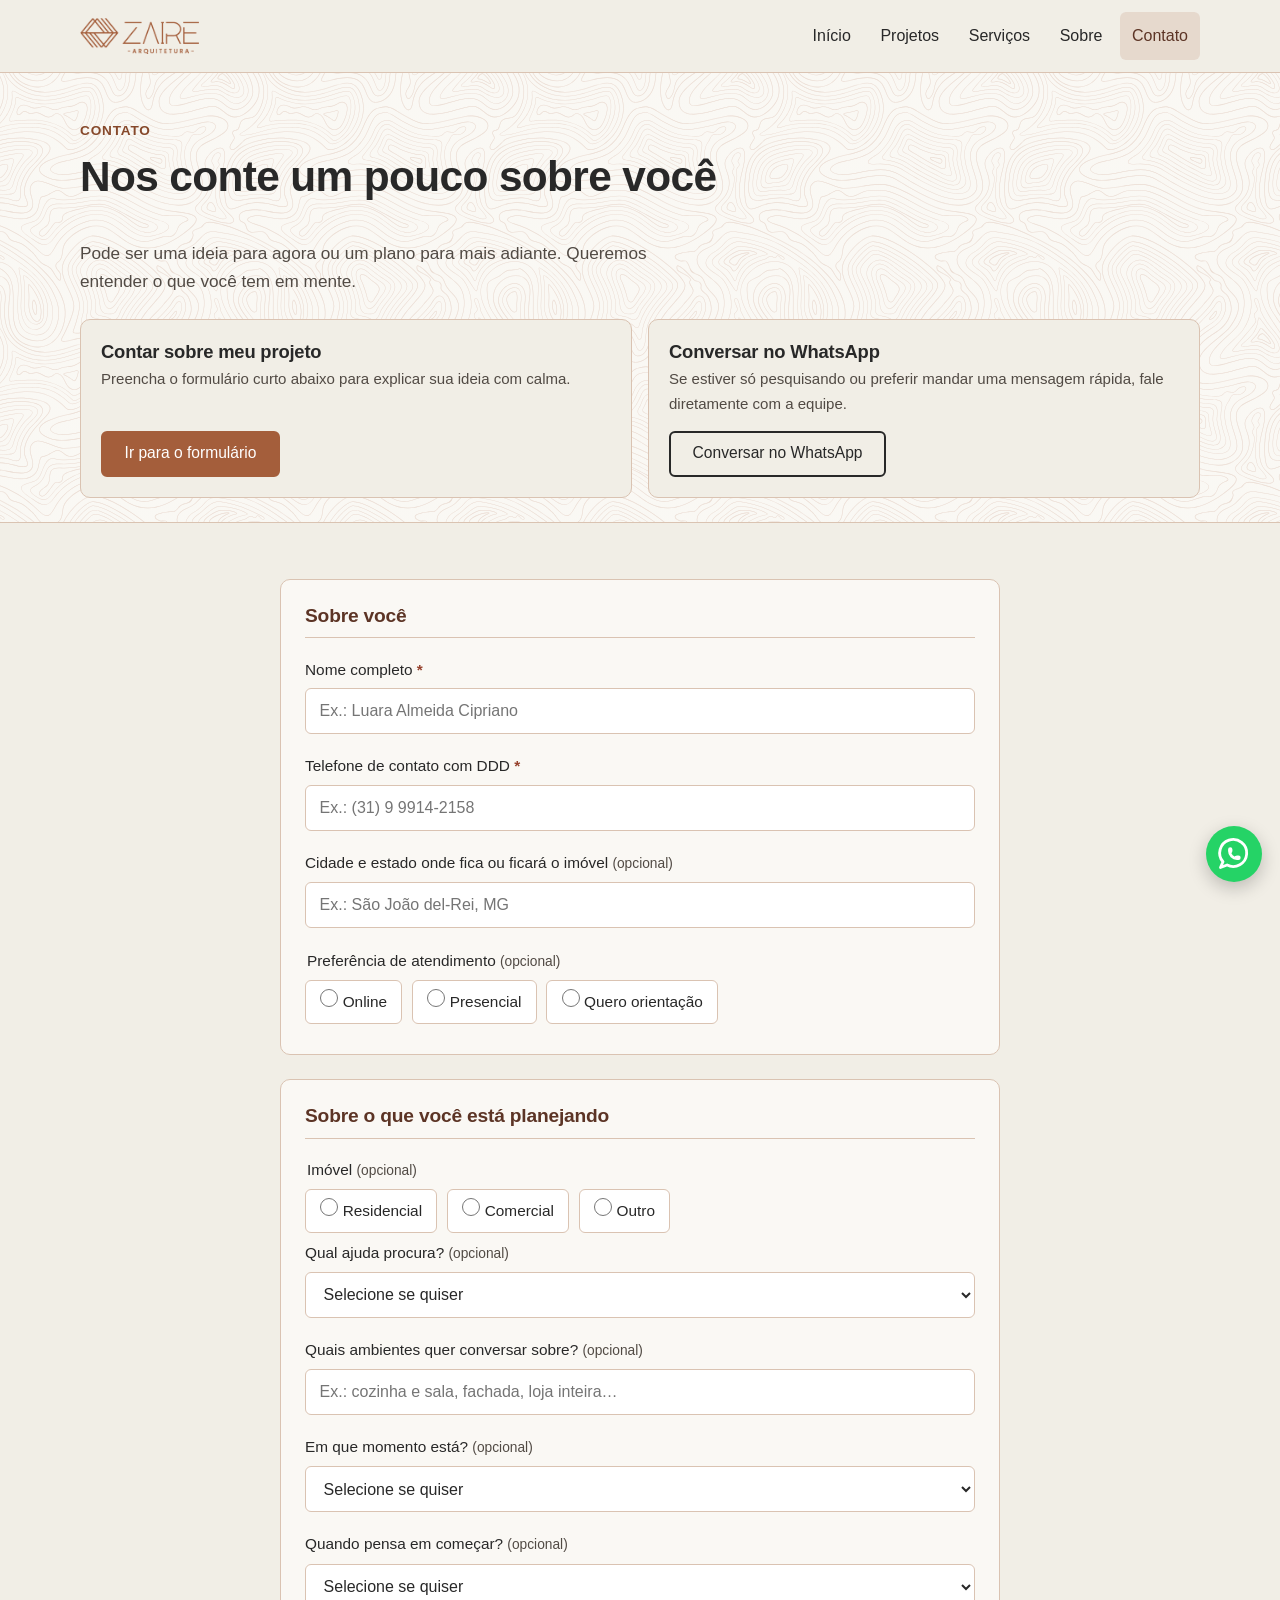
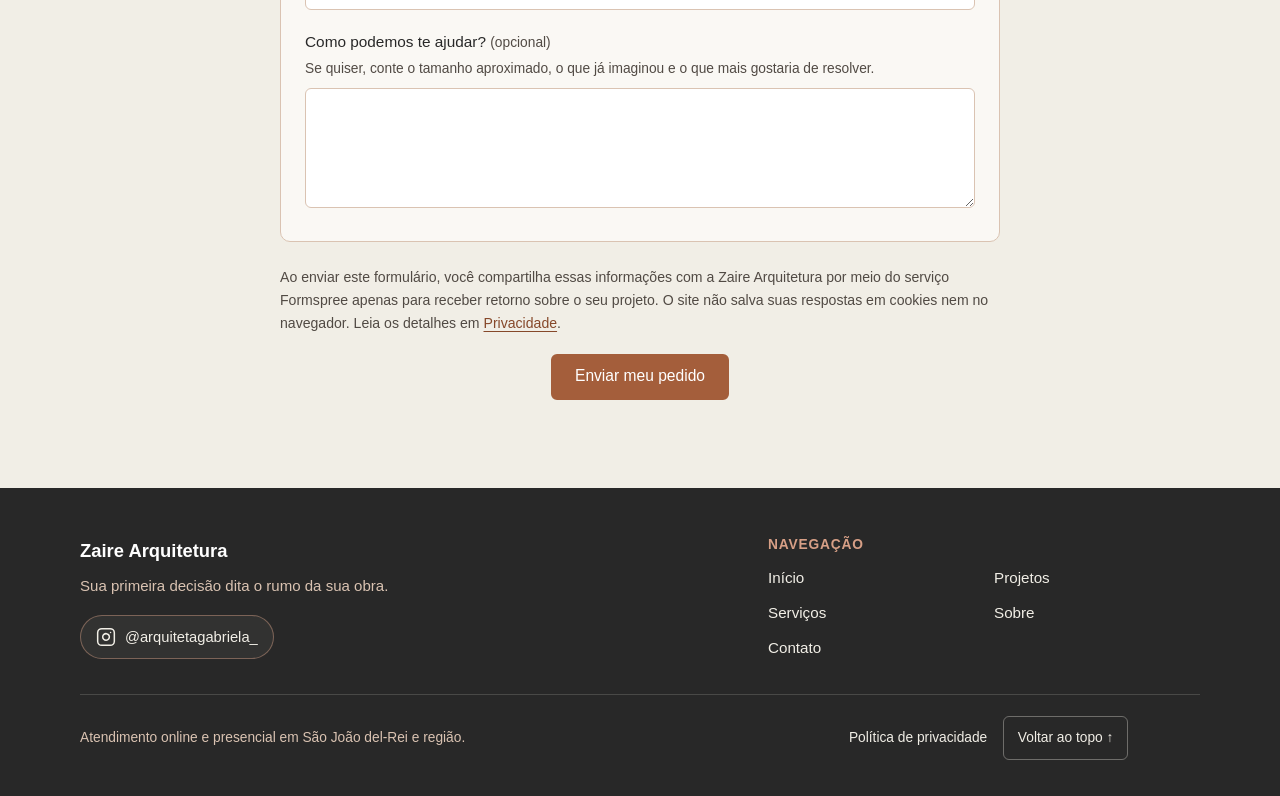
==== commit d75ce675: "Primeira atualização geral" ====
--- a/contato.html
+++ b/contato.html
@@ -38,7 +38,7 @@
   </header>
 
   <main id="conteudo">
-    <section class="page-hero">
+    <section class="page-hero" data-pattern-band>
       <div class="container">
         <span class="eyebrow">Contato</span>
         <h1>Nos conte um pouco sobre você</h1>
@@ -48,7 +48,7 @@
           <div class="contact-option-card">
             <div>
               <h2>Contar sobre meu projeto</h2>
-              <p>Preencha o formulário curto abaixo para explicar sua ideia com calma. Apenas nome e telefone são obrigatórios.</p>
+              <p>Preencha o formulário curto abaixo para explicar sua ideia com calma.</p>
             </div>
             <div>
               <a class="btn btn-primary" href="#formulario-contato">Ir para o formulário</a>
@@ -169,10 +169,6 @@
                 <label class="radio-pill">
                   <input type="radio" name="tipo_imovel" value="Comercial">
                   <span>Comercial</span>
-                </label>
-                <label class="radio-pill">
-                  <input type="radio" name="tipo_imovel" value="Misto">
-                  <span>Misto</span>
                 </label>
                 <label class="radio-pill">
                   <input type="radio" name="tipo_imovel" value="Outro">
--- a/assets/css/styles.css
+++ b/assets/css/styles.css
@@ -462,7 +462,7 @@
 }
 
 .hero-title {
-  color: #FFFFFF;
+  color: var(--linen);
   font-size: clamp(1.85rem, 5.2vw, 3rem);
   font-weight: 600;
   line-height: 1.22;
@@ -503,7 +503,7 @@
 .has-pattern {
   background-repeat: repeat;
   background-position: center;
-  background-size: 360px auto; /* ajuste o tamanho do desenho conforme preferir */
+  background-size: 520px auto; /* ajuste o tamanho do desenho conforme preferir */
 }
 
 /* ==========================================================================
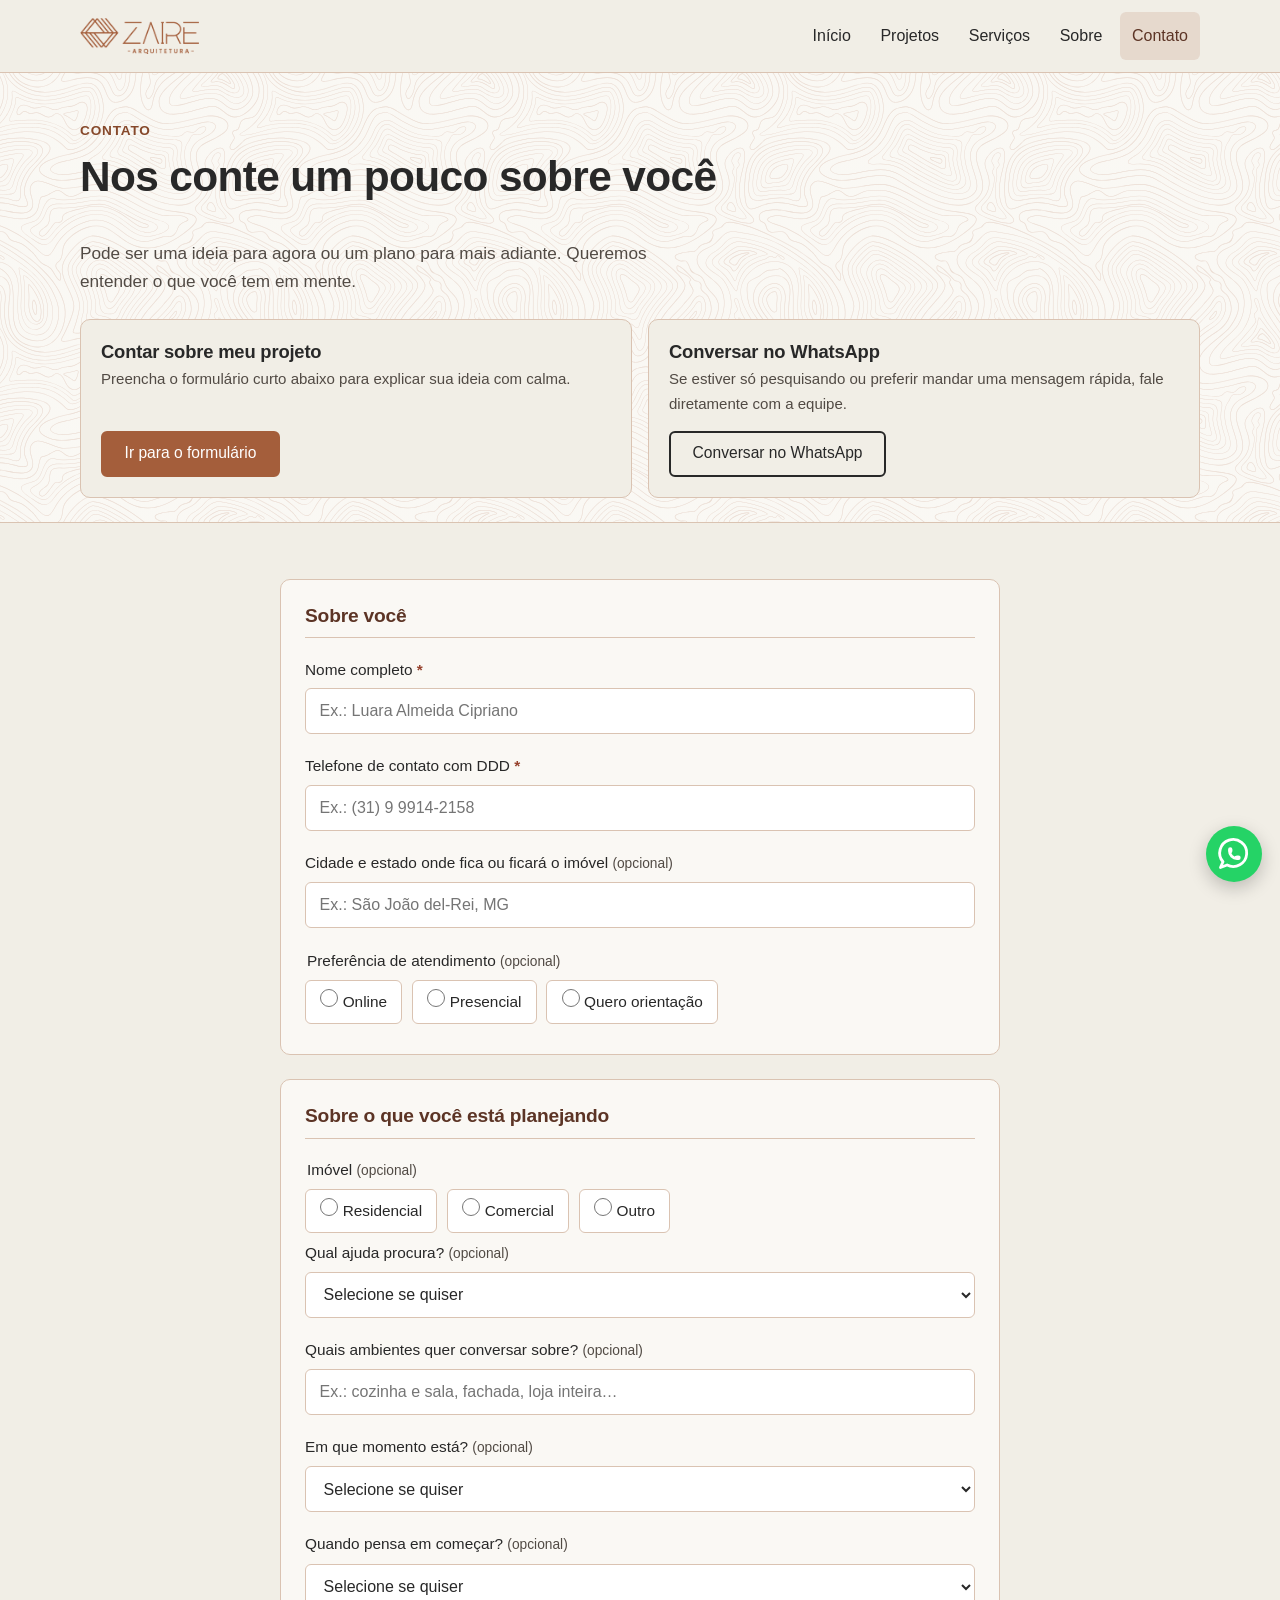
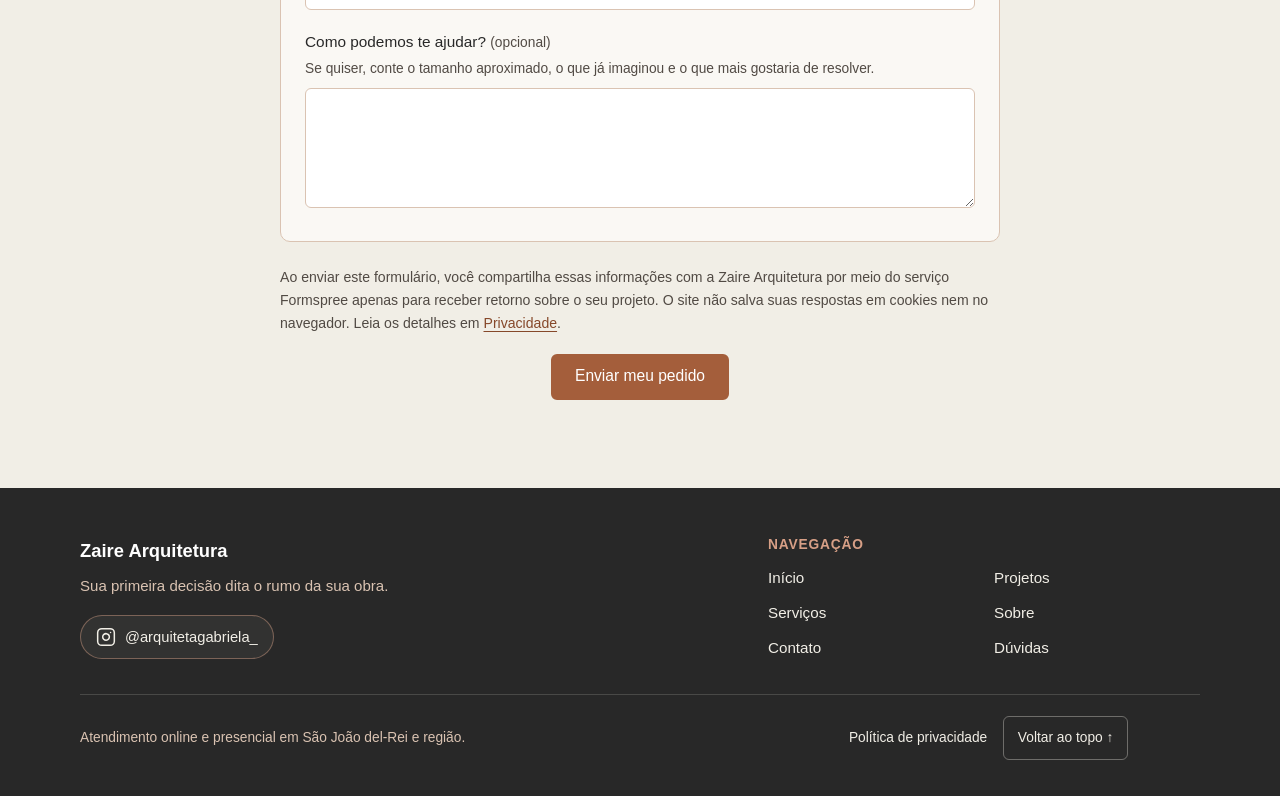
==== commit f7dfe3a7: "Adição do bloco de perguntas frequentes" ====
--- a/contato.html
+++ b/contato.html
@@ -306,6 +306,7 @@
             <li><a href="index.html#servicos">Serviços</a></li>
             <li><a href="index.html#sobre">Sobre</a></li>
             <li><a href="contato.html">Contato</a></li>
+            <li><a href="index.html#duvidas">Dúvidas</a></li>
           </ul>
         </div>
       </div>
--- a/assets/css/styles.css
+++ b/assets/css/styles.css
@@ -1165,6 +1165,77 @@
 .prose li {
   margin-bottom: 0.45rem;
 }
+
+/* ==========================================================================
+   Perguntas frequentes (FAQ em sanfona)
+   ========================================================================== */
+   .faq-wrap {
+    max-width: 820px;
+  }
+  
+  .faq-list {
+    display: flex;
+    flex-direction: column;
+    gap: 0.75rem;
+  }
+  
+  .faq-item {
+    background-color: var(--bg);
+    border: 1px solid var(--border);
+    border-radius: var(--radius-md);
+    transition: border-color 0.18s ease;
+  }
+  
+  .faq-item[open] {
+    border-color: var(--cinnamon);
+  }
+  
+  .faq-item summary {
+    list-style: none;
+    display: flex;
+    align-items: center;
+    justify-content: space-between;
+    gap: 1rem;
+    min-height: 54px;
+    padding: 1rem 1.25rem;
+    font-weight: 600;
+    font-size: 1rem;
+    color: var(--shadow-grey);
+    cursor: pointer;
+  }
+  
+  .faq-item summary::-webkit-details-marker {
+    display: none;
+  }
+  
+  .faq-item summary::after {
+    content: "+";
+    flex-shrink: 0;
+    font-size: 1.35rem;
+    font-weight: 500;
+    line-height: 1;
+    color: var(--cinnamon-dark);
+  }
+  
+  .faq-item[open] summary::after {
+    content: "−";
+  }
+  
+  .faq-item summary:hover {
+    color: var(--espresso);
+  }
+  
+  .faq-answer {
+    padding: 0 1.25rem 1.25rem;
+    border-top: 1px solid var(--border);
+    padding-top: 1rem;
+    color: var(--text);
+    font-size: 0.96rem;
+  }
+  
+  .faq-answer p:last-child {
+    margin-bottom: 0;
+  }
 
 /* ==========================================================================
    Rodapé e Botão Flutuante do WhatsApp
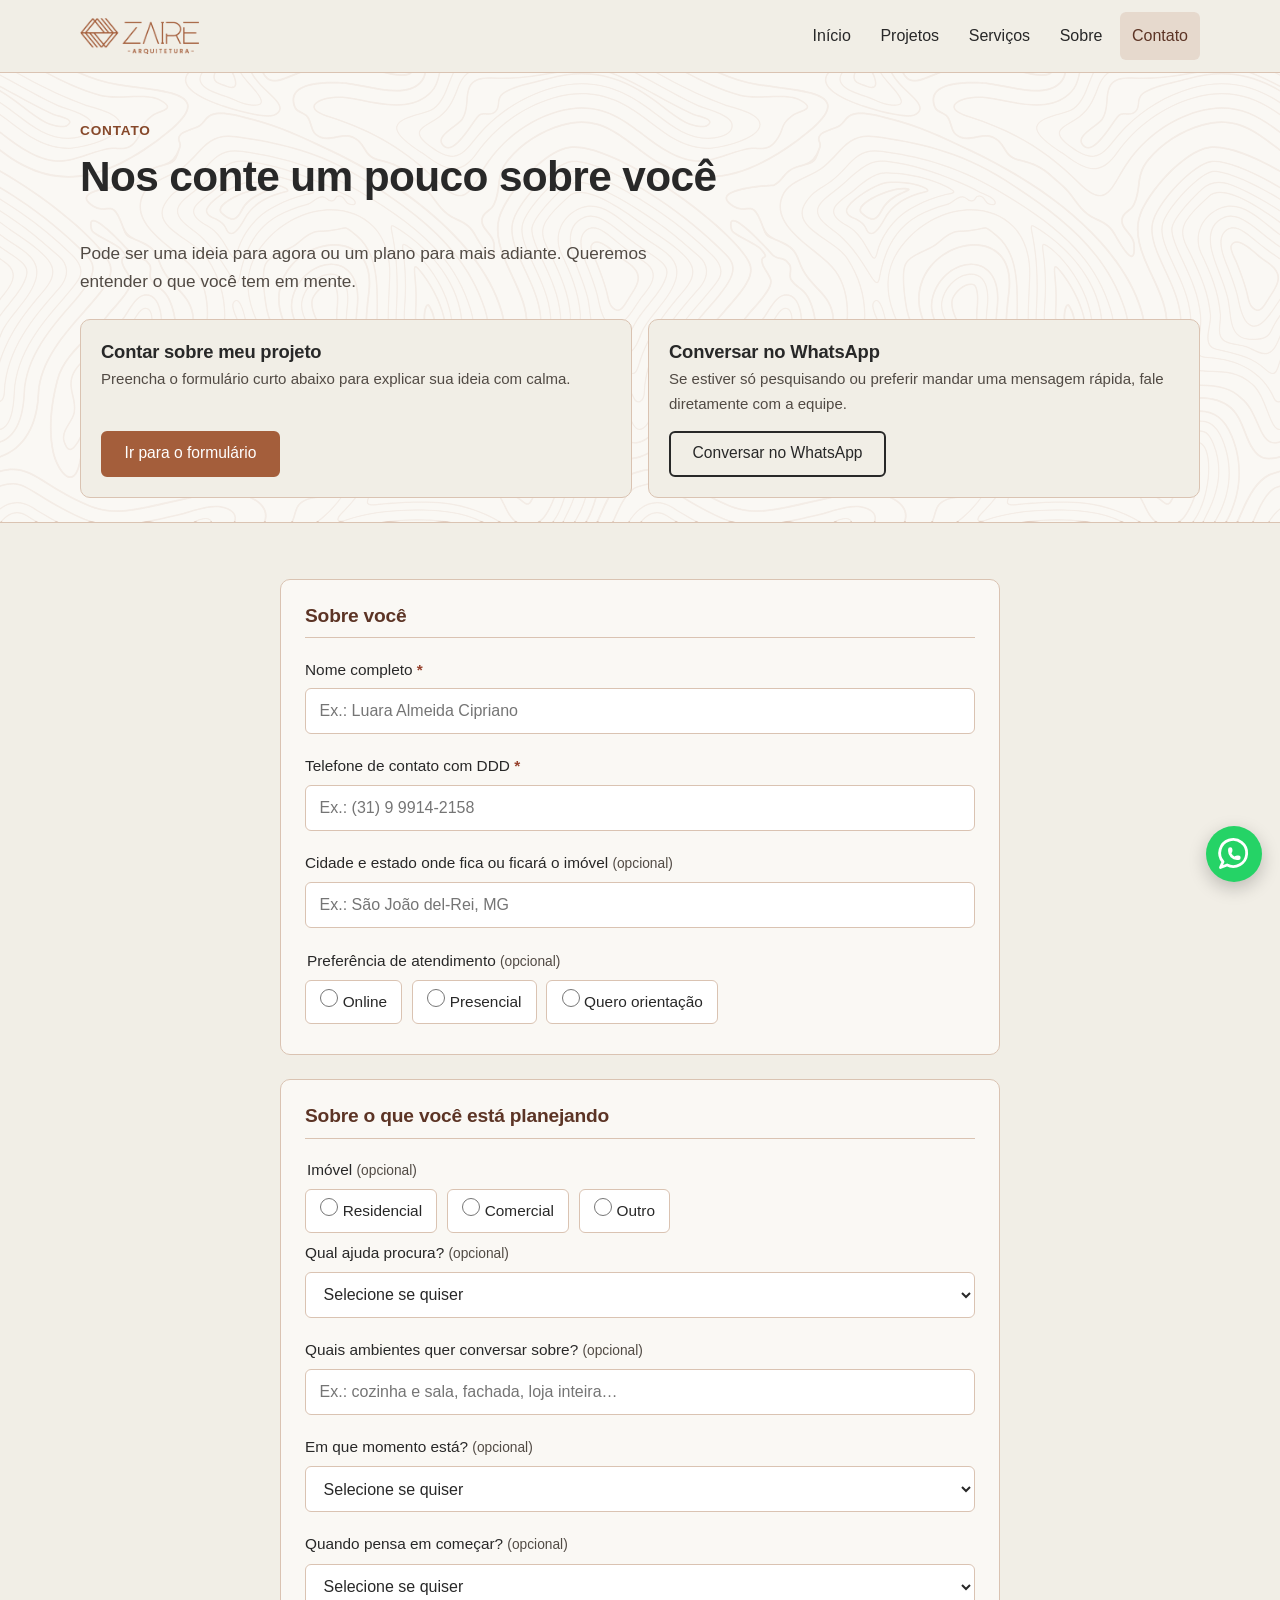
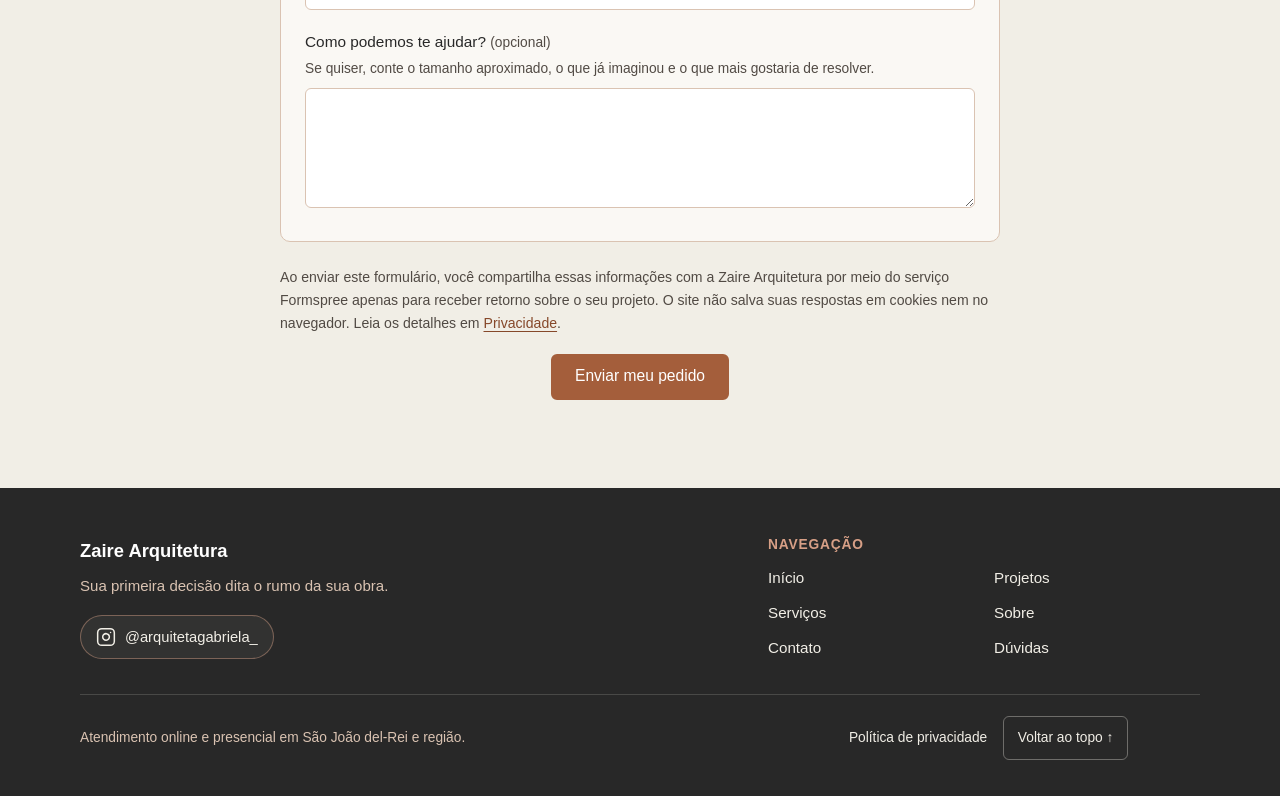
==== commit b19d0bf0: "Alterações em descrição de projetos e implementação de melhoria SEO" ====
--- a/contato.html
+++ b/contato.html
@@ -3,8 +3,9 @@
 <head>
   <meta charset="utf-8">
   <meta name="viewport" content="width=device-width, initial-scale=1">
-  <title>Contato · Zaire Arquitetura</title>
-  <meta name="description" content="Conte sobre o seu projeto para a Zaire Arquitetura pelo formulário ou converse diretamente no WhatsApp. Atendimento online e presencial em São João del-Rei e região.">
+  <title>Solicitar Projeto Arquitetônico Online ou Presencial | Zaire Arquitetura</title>
+  <meta name="description" content="Conte sobre sua obra nova, reforma, interiores ou consultoria. Atendimento online para todo o Brasil.">
+  <link rel="canonical" href="https://zairearquitetura.com.br/contato.html">
   <link rel="stylesheet" href="assets/css/styles.css">
 </head>
 <body id="topo">
--- a/assets/css/styles.css
+++ b/assets/css/styles.css
@@ -503,7 +503,8 @@
 .has-pattern {
   background-repeat: repeat;
   background-position: center;
-  background-size: 520px auto; /* ajuste o tamanho do desenho conforme preferir */
+  /* background-size: 520px auto; /* ajuste o tamanho do desenho conforme preferir */
+  background-size: 100%;
 }
 
 /* ==========================================================================
@@ -852,6 +853,19 @@
   border: 1px solid var(--border);
   border-radius: var(--radius-md);
   padding: 1.5rem;
+  min-width: 0;
+  overflow-wrap: break-word;
+  word-wrap: break-word;
+}
+
+.project-info h1 {
+  font-size: clamp(1.35rem, 2vw, 1.65rem);
+  line-height: 1.28;
+  margin-bottom: 0.75rem;
+}
+
+.project-info .lead {
+  font-size: 0.96rem;
 }
 
 .project-demo-banner {
@@ -1472,6 +1486,11 @@
     grid-template-columns: repeat(3, 1fr);
   }
 
+  .project-layout {
+    grid-template-columns: minmax(270px, 1fr) 3fr;
+    gap: 2.25rem;
+  }
+
   .about-grid {
     grid-template-columns: 5fr 7fr;
     gap: 3rem;
